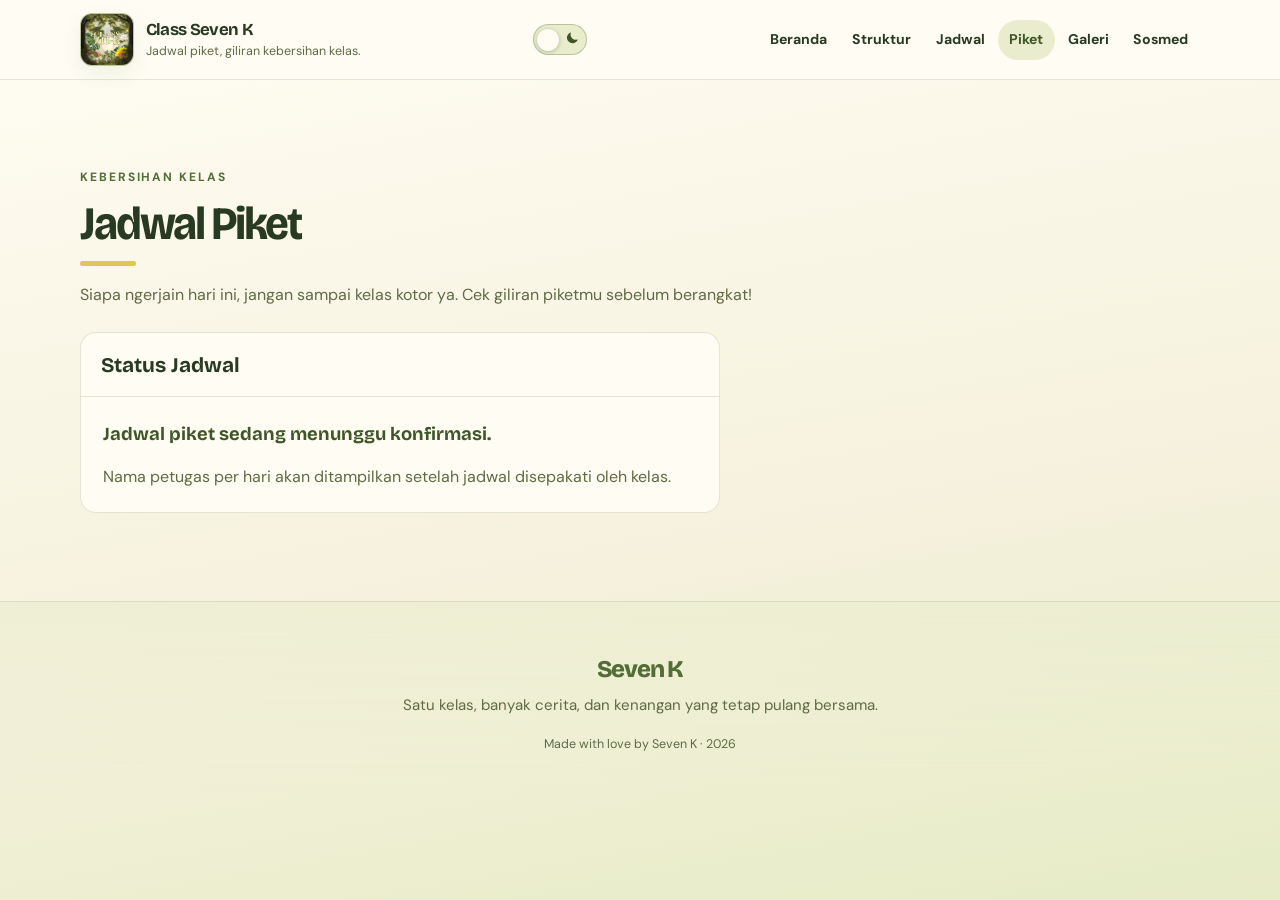
==== Piket.html @ f3441f08 "Perbaiki navbar mobile agar rapi dan responsif" ====
<!DOCTYPE html>
<html lang="id">
<head>
  <meta charset="UTF-8" />
  <meta name="viewport" content="width=device-width, initial-scale=1.0" />
  <meta name="description" content="Jadwal piket kelas 7K SMP Negeri 3 Luwuk untuk menjaga kebersihan dan kenyamanan ruang belajar." />
  <meta name="robots" content="index, follow" />
  <link rel="canonical" href="Piket.html" />
  <meta property="og:title" content="Jadwal Piket Kelas 7K | Class Seven K" />
  <meta property="og:description" content="Cek jadwal piket kelas 7K SMP Negeri 3 Luwuk dan jalankan tugas kebersihan kelas bersama-sama." />
  <meta property="og:image" content="images/class-seven-k-preview.jpg" />
  <meta property="og:image:alt" content="Poster Seven K — kelas 7K SMP Negeri 3 Luwuk" />
  <meta name="twitter:card" content="summary_large_image" />
  <meta property="og:type" content="website" />
  <title>Jadwal Piket Kelas 7K | Class Seven K</title>
  <link rel="icon" href="images/logo-kelas-favicon.jpg" type="image/jpeg" />
  <link rel="preconnect" href="https://fonts.googleapis.com">
  <link rel="preconnect" href="https://fonts.gstatic.com" crossorigin>
  <link href="https://fonts.googleapis.com/css2?family=Bricolage+Grotesque:opsz,wdth,wght@12..96,75..100,500..800&family=DM+Sans:opsz,wght@9..40,400;9..40,500;9..40,600;9..40,700&display=swap" rel="stylesheet">

  <link rel="stylesheet" href="styles.css?v=20260925-mobile-header" />



</head>
<body>
  <a class="skip-link" href="#main-content">Lewati ke konten utama</a>
  <header class="site-header">
    <div class="container header-inner">
      <a href="index.html" class="brand" aria-label="Kembali ke beranda">
        <img class="brand-logo" src="images/logokelas.jpeg" alt="Logo Kelas 7K" width="1080" height="1080" />
        <div class="brand-copy">
          <p class="brand-title">Class Seven K</p>
          <p>Jadwal piket, giliran kebersihan kelas.</p>
        </div>
      </a>
      <button class="theme-toggle" id="themeToggle" type="button" role="switch" aria-label="Ganti mode terang/gelap" aria-checked="false">
        <span class="theme-toggle-track">
          <span class="theme-toggle-icon" aria-hidden="true"><svg viewBox="0 0 256 256" width="15" height="15" fill="currentColor" aria-hidden="true"><path d="M233.54,142.23a8,8,0,0,0-8-2,88.08,88.08,0,0,1-109.8-109.8,8,8,0,0,0-10-10,96.15,96.15,0,1,0,127.8,127.8A8,8,0,0,0,233.54,142.23Z"/></svg></span>
          <span class="theme-toggle-thumb" aria-hidden="true"></span>
        </span>
      </button>
      <button class="menu-toggle" id="menuToggle" type="button" aria-label="Buka menu" aria-expanded="false" aria-controls="siteNav"><svg viewBox="0 0 256 256" width="22" height="22" fill="currentColor" aria-hidden="true"><path d="M224,128a8,8,0,0,1-8,8H40a8,8,0,0,1,0-16H216A8,8,0,0,1,224,128ZM40,72H216a8,8,0,0,0,0-16H40a8,8,0,0,0,0,16ZM216,184H40a8,8,0,0,0,0,16H216a8,8,0,0,0,0-16Z"/></svg></button>
      <div class="nav-pill">
        <nav class="site-nav" id="siteNav" aria-label="Navigasi utama">
          <a href="index.html">Beranda</a>
          <a href="structure.html">Struktur</a>
          <a href="schedule.html">Jadwal</a>
          <a href="Piket.html">Piket</a>
          <a href="index.html#gallery">Galeri</a>
          <a href="sosmed.html">Sosmed</a>
        </nav>
      </div>
    </div>
</header>

  <main id="main-content">
    <section class="section">
      <div class="container">
        <p class="eyebrow">Kebersihan kelas</p>
        <h1 class="page-title">Jadwal Piket</h1>
        <p class="section-intro">Siapa ngerjain hari ini, jangan sampai kelas kotor ya. Cek giliran piketmu sebelum berangkat!</p>

        <div class="schedule-card schedule-status">
          <div class="schedule-day"><span>Status Jadwal</span></div>
          <div class="schedule-status-content">
            <p class="schedule-status-title">Jadwal piket sedang menunggu konfirmasi.</p>
            <p class="section-intro">Nama petugas per hari akan ditampilkan setelah jadwal disepakati oleh kelas.</p>
          </div>
        </div>
      </div>
    </section>
  </main>

  <footer class="site-footer">
    <div class="container footer-inner">
      <p class="footer-class">Seven K</p>
      <p class="footer-message">Satu kelas, banyak cerita, dan kenangan yang tetap pulang bersama.</p>
      <p class="footer-copy">Made with love by Seven K · <span data-current-year></span></p>
    </div>
  </footer>

  <script src="script.js" defer></script>
</body>
</html>
---- styles.css ----
/* ==========================================================================
   Class Seven K - Stylesheet
   Palet: kebun hijau, kertas hangat, bunga matahari.
   Satu sistem palet, satu sistem radius, satu skala tipografi.
   ========================================================================== */

/* ---------- 1. Token ---------- */
:root {
  --paper: #f5f1dd;
  --paper-deep: #e6ecc6;
  --surface: #fffdf3;
  --surface-soft: #e9edcd;
  --ink: #293a22;
  --ink-muted: #5f6b45;
  --line: rgba(82, 109, 54, 0.16);
  --line-strong: rgba(82, 109, 54, 0.32);

  --primary: #526d36;
  --primary-deep: #3f5628;
  --accent: #aebc68;
  --sunflower: #e0c652;
  --sunflower-soft: #efe4a6;
  --on-primary: #fffdf3;

  --r-pill: 999px;
  --r-card: 16px;
  --r-small: 10px;

  --section-pad: clamp(3.25rem, 7vw, 5.5rem);
  --gap: 1.25rem;

  --shadow-sm: 0 8px 20px rgba(64, 88, 39, 0.08);
  --shadow-md: 0 16px 34px rgba(64, 88, 39, 0.12);

  --font-display: 'Bricolage Grotesque', 'DM Sans', sans-serif;
  --font-body: 'DM Sans', system-ui, -apple-system, Arial, sans-serif;
}

body.dark {
  --paper: #172318;
  --paper-deep: #1d2c1d;
  --surface: #203220;
  --surface-soft: #2c4128;
  --ink: #edf0d2;
  --ink-muted: #b6c29c;
  --line: rgba(210, 220, 116, 0.16);
  --line-strong: rgba(210, 220, 116, 0.3);
  --primary: #d1d874;
  --primary-deep: #e4ea9e;
  --accent: #8ca65d;
  --sunflower: #d8c85a;
  --sunflower-soft: #46451d;
  --on-primary: #172318;
  --shadow-sm: 0 8px 20px rgba(0, 0, 0, 0.3);
  --shadow-md: 0 16px 34px rgba(0, 0, 0, 0.36);
}

/* ---------- 2. Reset & dasar ---------- */
*,
*::before,
*::after {
  box-sizing: border-box;
}

html {
  scroll-behavior: smooth;
  -webkit-text-size-adjust: 100%;
}

body {
  margin: 0;
  min-height: 100vh;
  font-family: var(--font-body);
  font-size: 1rem;
  line-height: 1.6;
  color: var(--ink);
  background: linear-gradient(170deg, #fffdf3 0%, var(--paper) 60%, var(--paper-deep) 100%);
  background-attachment: fixed;
}

body.dark {
  background: linear-gradient(170deg, #172318 0%, #1b2a1b 60%, #22331f 100%);
}

img {
  max-width: 100%;
  display: block;
  height: auto;
}

a {
  color: var(--primary);
}

code {
  padding: 0.15rem 0.4rem;
  border-radius: var(--r-small);
  background: var(--surface-soft);
  font-size: 0.92em;
}

:focus-visible {
  outline: 2px solid var(--primary);
  outline-offset: 3px;
}

.sr-only {
  position: absolute;
  width: 1px;
  height: 1px;
  padding: 0;
  margin: -1px;
  overflow: hidden;
  clip: rect(0, 0, 0, 0);
  white-space: nowrap;
  border: 0;
}

.skip-link {
  position: fixed;
  top: 0.75rem;
  left: 0.75rem;
  z-index: 100;
  padding: 0.75rem 1rem;
  border-radius: var(--r-small);
  background: var(--primary);
  color: var(--on-primary);
  font-weight: 700;
  text-decoration: none;
  transform: translateY(-150%);
  transition: transform 160ms ease;
}

.skip-link:focus {
  transform: translateY(0);
}

.container {
  width: min(1120px, calc(100% - 2rem));
  margin: 0 auto;
}

/* ---------- 3. Tipografi ---------- */
h1,
h2,
h3,
h4,
h5 {
  margin: 0;
  font-family: var(--font-display);
  font-variation-settings: 'wdth' 92;
  letter-spacing: -0.03em;
  line-height: 1.12;
  color: var(--ink);
}

h2 {
  font-size: clamp(1.9rem, 3.6vw, 3rem);
  letter-spacing: -0.045em;
}

h3 {
  font-size: clamp(1.5rem, 2.4vw, 2.1rem);
}

h4 {
  font-size: 1.15rem;
}

.eyebrow {
  margin: 0 0 0.75rem;
  color: var(--primary);
  font-size: 0.75rem;
  font-weight: 700;
  letter-spacing: 0.16em;
  text-transform: uppercase;
}

.page-title {
  position: relative;
  display: block;
  margin-bottom: 1rem;
  font-size: clamp(1.9rem, 4vw, 2.9rem);
  letter-spacing: -0.045em;
}

/* Signature brand: garis stabilo bunga matahari di bawah judul.
   Satu bentuk, dipakai konsisten di seluruh halaman. */
.section h3::after,
.page-title::after {
  content: '';
  display: block;
  width: 3.5rem;
  height: 0.32rem;
  margin-top: 0.75rem;
  border-radius: var(--r-pill);
  background: var(--sunflower);
}

.page-title::after {
  margin-top: 0.6rem;
}

.section-intro {
  max-width: 62ch;
  margin: 0.9rem 0 0;
  color: var(--ink-muted);
  font-size: 1rem;
}

.section-intro + .section-intro {
  margin-top: 0.9rem;
}

.muted {
  color: var(--ink-muted);
}

/* ---------- 4. Tombol ---------- */
.button {
  display: inline-flex;
  align-items: center;
  justify-content: center;
  gap: 0.5rem;
  padding: 0.85rem 1.5rem;
  border: 1px solid transparent;
  border-radius: var(--r-pill);
  background: var(--primary);
  color: var(--on-primary);
  font-family: var(--font-body);
  font-size: 0.95rem;
  font-weight: 700;
  text-decoration: none;
  white-space: nowrap;
  cursor: pointer;
  box-shadow: none;
  transition: transform 180ms ease, box-shadow 180ms ease, background 180ms ease;
}

.button:hover,
.button:focus-visible {
  transform: translateY(-2px);
  background: var(--primary-deep);
  box-shadow: var(--shadow-md);
}

.button:active {
  transform: translateY(0) scale(0.98);
}

.button.secondary {
  background: var(--surface-soft);
  color: var(--primary-deep);
  border-color: var(--line-strong);
  box-shadow: none;
}

.button.secondary:hover,
.button.secondary:focus-visible {
  background: var(--accent);
  color: var(--ink);
}

.download-btn {
  display: inline-flex;
  align-items: center;
  justify-content: center;
  gap: 0.45rem;
  padding: 0.6rem 1.1rem;
  border-radius: var(--r-pill);
  background: var(--surface-soft);
  color: var(--primary-deep);
  font-size: 0.88rem;
  font-weight: 700;
  text-decoration: none;
  transition: background 180ms ease, transform 180ms ease;
}

.download-btn:hover,
.download-btn:focus-visible {
  background: var(--accent);
  color: var(--ink);
  transform: translateY(-1px);
}

/* ---------- 5. Header & navigasi ---------- */
.site-header {
  position: sticky;
  top: 0;
  z-index: 40;
  background: color-mix(in srgb, var(--surface) 92%, transparent);
  backdrop-filter: blur(12px);
  -webkit-backdrop-filter: blur(12px);
  border-bottom: 1px solid var(--line);
  transition: box-shadow 200ms ease, background 200ms ease;
}

body.has-scrolled .site-header {
  box-shadow: var(--shadow-sm);
}

.header-inner {
  position: relative;
  display: flex;
  align-items: center;
  justify-content: space-between;
  gap: 1rem;
  padding: 0.8rem 0;
  min-height: 64px;
}

.brand {
  display: flex;
  align-items: center;
  gap: 0.75rem;
  color: inherit;
  text-decoration: none;
  border-radius: var(--r-small);
}

.brand-logo {
  flex: 0 0 auto;
  width: 3.35rem;
  height: 3.35rem;
  border: 1px solid var(--line-strong);
  border-radius: 12px;
  object-fit: cover;
  object-position: center;
  background: var(--surface-soft);
  box-shadow: var(--shadow-sm);
  transition: transform 180ms ease, box-shadow 180ms ease;
}

.brand-copy {
  min-width: 0;
}

.brand-title {
  margin: 0;
  font-family: var(--font-display);
  font-size: 1.05rem;
  font-weight: 700;
  letter-spacing: -0.04em;
  line-height: 1.2;
}

.brand-copy > p:not(.brand-title) {
  margin: 0.15rem 0 0;
  color: var(--ink-muted);
  font-size: 0.78rem;
  line-height: 1.3;
}

a.brand:hover,
a.brand:focus-visible {
  opacity: 0.85;
}

a.brand:hover .brand-logo,
a.brand:focus-visible .brand-logo {
  transform: scale(1.04) rotate(-2deg);
  box-shadow: var(--shadow-md);
}

.nav-pill {
  position: relative;
  z-index: 5;
  display: inline-flex;
  align-items: center;
}

.site-nav {
  display: flex;
  align-items: center;
  gap: 0.1rem;
}

.nav-pill .site-nav a {
  position: relative;
  padding: 0.55rem 0.72rem;
  border-radius: var(--r-pill);
  color: var(--ink);
  font-size: 0.88rem;
  font-weight: 700;
  text-decoration: none;
  transition: background 180ms ease, color 180ms ease;
}

.nav-pill .site-nav a:hover,
.nav-pill .site-nav a:focus-visible,
.nav-pill .site-nav a[aria-current='page'] {
  background: var(--surface-soft);
  color: var(--primary-deep);
}

.menu-toggle {
  display: none;
  flex: 0 0 auto;
  align-items: center;
  justify-content: center;
  width: 2.75rem;
  height: 2.75rem;
  padding: 0;
  border: 1px solid var(--line);
  border-radius: 50%;
  background: var(--surface);
  color: var(--ink);
  cursor: pointer;
  transition: background 180ms ease, color 180ms ease, transform 180ms ease;
}

.menu-toggle:hover,
.menu-toggle:focus-visible {
  background: var(--surface-soft);
  color: var(--primary-deep);
  transform: translateY(-1px);
}

.menu-toggle svg {
  display: block;
  width: 1.35rem;
  height: 1.35rem;
}

/* Saklar dark mode */
.theme-toggle {
  display: inline-flex;
  align-items: center;
  justify-content: center;
  flex: 0 0 auto;
  padding: 0;
  border: none;
  background: transparent;
  cursor: pointer;
  border-radius: var(--r-pill);
}

.theme-toggle-track {
  position: relative;
  display: inline-flex;
  align-items: center;
  width: 3.4rem;
  height: 1.9rem;
  padding: 0.2rem;
  border-radius: var(--r-pill);
  background: var(--surface-soft);
  border: 1px solid var(--line-strong);
  transition: background 200ms ease;
}

.theme-toggle-thumb {
  position: absolute;
  left: 0.2rem;
  top: 0.2rem;
  width: 1.42rem;
  height: 1.42rem;
  border-radius: 50%;
  background: var(--surface);
  box-shadow: 0 1px 4px rgba(41, 58, 34, 0.3);
  transition: transform 220ms cubic-bezier(0.2, 0.9, 0.3, 1);
}

.theme-toggle-icon {
  position: absolute;
  right: 0.45rem;
  top: 50%;
  transform: translateY(-50%);
  color: var(--primary-deep);
  font-size: 0.9rem;
  line-height: 1;
  pointer-events: none;
  transition: right 220ms cubic-bezier(0.2, 0.9, 0.3, 1), left 220ms cubic-bezier(0.2, 0.9, 0.3, 1);
}

body.dark .theme-toggle-thumb {
  transform: translateX(1.5rem);
}

body.dark .theme-toggle-icon {
  right: auto;
  left: 0.45rem;
}

/* ---------- 6. Hero ---------- */
.hero {
  position: relative;
  padding: clamp(2.5rem, 6vw, 4.5rem) 0 clamp(2.5rem, 6vw, 4rem);
}

.hero-bg {
  position: absolute;
  inset: 0;
  pointer-events: none;
  background:
    radial-gradient(circle at 12% 22%, rgba(174, 188, 104, 0.4), transparent 30%),
    radial-gradient(circle at 88% 78%, rgba(224, 198, 82, 0.28), transparent 26%);
}

.hero-content {
  position: relative;
  z-index: 1;
  display: grid;
  grid-template-columns: minmax(0, 1.05fr) minmax(0, 0.95fr);
  gap: clamp(1.5rem, 4vw, 3rem);
  align-items: center;
}

.hero-copy {
  max-width: 34rem;
}

.hero-copy h2 {
  font-size: clamp(2rem, 4vw, 3.1rem);
  letter-spacing: -0.045em;
}

.hero-lede {
  margin: 1.1rem 0 0;
  color: var(--ink-muted);
  font-size: 1.05rem;
  max-width: 42ch;
}

.hero-buttons {
  display: flex;
  flex-wrap: wrap;
  gap: 0.75rem;
  margin-top: 1.6rem;
}

.hero-figure {
  position: relative;
  margin: 0;
  border-radius: var(--r-card);
  overflow: hidden;
  border: 1px solid var(--line-strong);
  box-shadow: var(--shadow-md);
  background: var(--surface-soft);
}

.hero-figure img {
  width: 100%;
  aspect-ratio: 4 / 5;
  object-fit: cover;
}

/* Strip fakta langsung di bawah hero */
.fact-strip {
  display: grid;
  grid-template-columns: minmax(0, 1fr) minmax(0, 1.4fr);
  gap: var(--gap);
  margin-top: 0.5rem;
}

.stat-card {
  display: grid;
  gap: 0.25rem;
  align-content: center;
  padding: 1.35rem 1.5rem;
  border: 1px solid var(--line);
  border-radius: var(--r-card);
  background: var(--surface);
}

.stat-number {
  font-family: var(--font-display);
  font-size: 2.6rem;
  font-weight: 800;
  line-height: 1;
  color: var(--primary);
}

.stat-label {
  color: var(--ink-muted);
  font-size: 0.95rem;
}

.quick-info-card {
  padding: 1.35rem 1.5rem;
  border: 1px solid var(--line);
  border-radius: var(--r-card);
  background: var(--surface);
}

.quick-info-card h3,
.quick-info-card h4 {
  margin-bottom: 0.6rem;
}

.quick-info-card p {
  margin: 0 0 0.75rem;
  color: var(--ink-muted);
}

.quick-info-card ul {
  margin: 0;
  padding-left: 1.1rem;
  color: var(--ink-muted);
}

.quick-info-card li {
  margin-bottom: 0.45rem;
}

.quick-info-card details {
  width: 100%;
}

.quick-info-card summary {
  display: flex;
  align-items: center;
  justify-content: space-between;
  gap: 0.75rem;
  padding: 0.15rem 0;
  list-style: none;
  font-weight: 700;
  cursor: pointer;
}

.quick-info-card summary::-webkit-details-marker {
  display: none;
}

.quick-info-card summary::after {
  content: '+';
  color: var(--primary);
  font-size: 1.2rem;
  line-height: 1;
}

.quick-info-card details[open] summary::after {
  content: '\2212';
}

.info-content {
  padding-top: 0.85rem;
}

/* ---------- 7. Section dasar ---------- */
.section {
  padding: var(--section-pad) 0;
}

.section-blue {
  background: var(--surface-soft);
}

.section-wave {
  background: color-mix(in srgb, var(--surface) 70%, transparent);
  border-block: 1px solid var(--line);
}

.section-location {
  background: linear-gradient(180deg, color-mix(in srgb, var(--surface) 60%, transparent), var(--paper-deep));
}

.grid-2 {
  display: grid;
  grid-template-columns: repeat(2, minmax(0, 1fr));
  gap: var(--gap);
  margin-top: 1.5rem;
}

/* ---------- 8. Highlight / wali kelas ---------- */
.highlight-card {
  display: flex;
  flex-direction: column;
  align-items: flex-start;
  gap: 0.55rem;
  padding: 1.6rem;
  margin: 1.5rem 0;
  border: 1px solid var(--line-strong);
  border-radius: var(--r-card);
  background: linear-gradient(135deg, var(--surface-soft), var(--sunflower-soft));
}

.highlight-card span {
  padding: 0.35rem 0.8rem;
  border-radius: var(--r-pill);
  background: var(--primary);
  color: var(--on-primary);
  font-size: 0.75rem;
  font-weight: 800;
  letter-spacing: 0.08em;
  text-transform: uppercase;
}

.highlight-card h4 {
  font-size: clamp(1.35rem, 2.2vw, 1.8rem);
}

.highlight-card p {
  margin: 0;
  max-width: 44rem;
  color: var(--ink-muted);
}

/* ---------- 9. Galeri ---------- */
.gallery-header {
  display: flex;
  align-items: flex-start;
  justify-content: space-between;
  gap: 1rem;
}

.gallery-toggle {
  flex: 0 0 auto;
  padding: 0.7rem 1.2rem;
  border: 1px solid var(--line-strong);
  border-radius: var(--r-pill);
  background: var(--surface);
  color: var(--primary-deep);
  font-family: var(--font-body);
  font-size: 0.9rem;
  font-weight: 700;
  cursor: pointer;
  transition: background 180ms ease;
}

.gallery-toggle:hover,
.gallery-toggle:focus-visible {
  background: var(--surface-soft);
}

.gallery-filters {
  display: flex;
  flex-wrap: wrap;
  gap: 0.55rem;
  margin-top: 1.4rem;
}

.gallery-filter-btn {
  padding: 0.55rem 1.05rem;
  border: 1px solid var(--line-strong);
  border-radius: var(--r-pill);
  background: var(--surface);
  color: var(--ink-muted);
  font-family: var(--font-body);
  font-size: 0.85rem;
  font-weight: 700;
  cursor: pointer;
  transition: background 180ms ease, color 180ms ease, border-color 180ms ease;
}

.gallery-filter-btn:hover,
.gallery-filter-btn:focus-visible {
  border-color: var(--primary);
  color: var(--primary-deep);
  background: var(--surface-soft);
}

.gallery-filter-btn.active {
  background: var(--primary);
  border-color: var(--primary);
  color: var(--on-primary);
}

.gallery-grid {
  display: grid;
  grid-template-columns: repeat(3, minmax(0, 1fr));
  gap: 1rem;
  margin-top: 1.5rem;
}

.gallery-grid.collapsed {
  display: none;
}

.gallery-card {
  display: grid;
  gap: 0.75rem;
  padding: 0.75rem;
  border: 1px solid var(--line);
  border-radius: var(--r-card);
  background: var(--surface);
  text-align: center;
  transition: transform 200ms ease, box-shadow 200ms ease, border-color 200ms ease;
}

.gallery-card:hover {
  transform: translateY(-3px);
  border-color: var(--line-strong);
  box-shadow: var(--shadow-md);
}

.gallery-card img,
.gallery-thumb {
  width: 100%;
  height: 230px;
  object-fit: cover;
  border-radius: var(--r-small);
  transition: transform 220ms ease;
}

.gallery-open {
  display: block;
  width: 100%;
  padding: 0;
  border: 0;
  border-radius: var(--r-small);
  background: transparent;
  cursor: zoom-in;
}

.gallery-open:hover img,
.gallery-open:focus-visible img,
.gallery-thumb:hover {
  transform: scale(1.03);
}

.gallery-open:focus-visible {
  outline: 3px solid var(--primary);
  outline-offset: 3px;
}

.gallery-actions {
  display: flex;
  justify-content: center;
}

.gallery-more {
  display: flex;
  width: fit-content;
  margin: 1.5rem auto 0;
}

.gallery-more[hidden] {
  display: none;
}

/* Lightbox */
.lightbox {
  position: fixed;
  inset: 0;
  z-index: 70;
  display: grid;
  place-items: center;
  padding: 1.5rem;
  background: rgba(23, 35, 24, 0.86);
  opacity: 0;
  pointer-events: none;
  transition: opacity 220ms ease;
}

.lightbox.open {
  opacity: 1;
  pointer-events: auto;
}

body.lightbox-open {
  overflow: hidden;
}

.lightbox:focus-visible {
  outline: none;
}

.lightbox-inner {
  position: relative;
  max-width: min(92vw, 900px);
}

.lightbox-header {
  display: flex;
  justify-content: flex-end;
  align-items: center;
  gap: 0.6rem;
  margin-bottom: 0.6rem;
}

.lightbox img {
  display: block;
  width: auto;
  max-width: min(92vw, 900px);
  max-height: 82vh;
  margin: 0 auto;
  border-radius: var(--r-card);
}

.lightbox-close {
  display: inline-flex;
  align-items: center;
  justify-content: center;
  width: 2.4rem;
  height: 2.4rem;
  padding: 0;
  border: none;
  border-radius: var(--r-pill);
  background: rgba(255, 253, 243, 0.95);
  color: #293a22;
  font-size: 1rem;
  cursor: pointer;
}

/* ---------- 10. Lokasi & website sekolah ---------- */
.location-card {
  display: grid;
  grid-template-columns: minmax(0, 1fr) minmax(0, 380px);
  gap: 1.25rem;
  padding: 1rem;
  border: 1px solid var(--line);
  border-radius: var(--r-card);
  background: var(--surface);
}

.map-frame {
  min-height: 260px;
  border-radius: var(--r-small);
  overflow: hidden;
}

.map-frame iframe {
  display: block;
  width: 100%;
  height: 100%;
  min-height: 260px;
  border: 0;
}

.location-info {
  display: flex;
  flex-direction: column;
  gap: 0.55rem;
  padding: 1.1rem 1.2rem;
}

.location-info h3 {
  font-size: 1.3rem;
  color: var(--primary-deep);
}

.location-info h3::after {
  display: none;
}

.location-info p {
  margin: 0;
  color: var(--ink-muted);
  font-size: 0.95rem;
}

.location-info .source-info a {
  color: var(--primary-deep);
  font-weight: 700;
  text-decoration: none;
}

.location-info .source-info a:hover,
.location-info .source-info a:focus-visible {
  text-decoration: underline;
}

.location-actions {
  margin-top: auto;
  padding-top: 0.5rem;
}

.school-website-card {
  display: flex;
  align-items: center;
  gap: 1.1rem;
  margin-top: 1.25rem;
  padding: 1.25rem 1.4rem;
  border: 1px solid var(--line);
  border-radius: var(--r-card);
  background: var(--surface);
}

.school-website-text {
  flex: 1 1 auto;
  min-width: 0;
}

.school-website-kicker {
  display: block;
  margin-bottom: 0.2rem;
  color: var(--primary);
  font-size: 0.72rem;
  font-weight: 800;
  letter-spacing: 0.1em;
  text-transform: uppercase;
}

.school-website-text h4 {
  font-size: 1.25rem;
}

.school-website-text p {
  margin: 0.25rem 0 0;
  color: var(--ink-muted);
  font-size: 0.92rem;
}

/* ---------- 11. Kontak / info sekolah ---------- */
.school-grid {
  display: grid;
  grid-template-columns: repeat(2, minmax(0, 1fr));
  gap: var(--gap);
  margin-top: 1.5rem;
}

.school-info-card {
  display: flex;
  flex-direction: column;
  gap: 0.7rem;
  padding: 1.5rem;
  border: 1px solid var(--line);
  border-radius: var(--r-card);
  background: var(--surface);
}

.school-info-card h4 {
  color: var(--primary-deep);
}

.contact-list p {
  margin: 0.3rem 0;
  color: var(--ink-muted);
  font-size: 0.95rem;
}

.contact-list a {
  color: var(--primary-deep);
  font-weight: 700;
  text-decoration: none;
}

.contact-list a:hover,
.contact-list a:focus-visible {
  text-decoration: underline;
}

/* ---------- 12. Struktur kelas ---------- */
.structure-grid {
  display: grid;
  grid-template-columns: repeat(auto-fill, minmax(15rem, 1fr));
  gap: 1rem;
  margin-top: 1.5rem;
}

.structure-card {
  position: relative;
  padding: 1.35rem 1.4rem;
  border: 1px solid var(--line);
  border-left: 4px solid var(--role-color, var(--accent));
  border-radius: var(--r-card);
  background: var(--surface);
  transition: transform 200ms ease, box-shadow 200ms ease;
}

.structure-card:hover {
  transform: translateY(-3px);
  box-shadow: var(--shadow-md);
}

.structure-card h4 {
  margin-bottom: 0.7rem;
  color: var(--primary-deep);
  font-size: 1.08rem;
}

.structure-card p {
  margin: 0.35rem 0;
  color: var(--ink-muted);
  font-size: 0.92rem;
  line-height: 1.45;
}

.structure-card p strong {
  color: var(--ink);
  font-weight: 700;
}

.structure-card:nth-child(4n + 1) { --role-color: #778e46; }
.structure-card:nth-child(4n + 2) { --role-color: #b3a94d; }
.structure-card:nth-child(4n + 3) { --role-color: #658c58; }
.structure-card:nth-child(4n) { --role-color: #9b9d51; }

/* ---------- 13. Jadwal & piket ---------- */
.schedule-grid {
  display: grid;
  grid-template-columns: repeat(2, minmax(0, 1fr));
  gap: 1rem;
  max-width: 900px;
  margin-top: 1.5rem;
}

.piket-grid {
  grid-template-columns: repeat(2, minmax(0, 1fr));
}

.schedule-card {
  overflow: hidden;
  border: 1px solid var(--line);
  border-radius: var(--r-card);
  background: var(--surface);
  transition: transform 200ms ease, box-shadow 200ms ease, border-color 200ms ease;
}

.schedule-card:hover {
  transform: translateY(-3px);
  border-color: var(--line-strong);
  box-shadow: var(--shadow-md);
}

.schedule-day {
  display: flex;
  align-items: baseline;
  justify-content: space-between;
  gap: 0.75rem;
  padding: 1.05rem 1.25rem 0.85rem;
  border-bottom: 1px solid var(--line);
}

.schedule-day span {
  font-family: var(--font-display);
  font-size: 1.3rem;
  font-weight: 700;
  color: var(--ink);
}

.schedule-day small {
  color: var(--ink-muted);
  font-size: 0.74rem;
}

.subject-list,
.picket-list {
  margin: 0;
  padding: 0.7rem 1.25rem 1.1rem;
  list-style: none;
  counter-reset: item;
}

.subject-list li,
.picket-list li {
  display: flex;
  align-items: center;
  gap: 0.7rem;
  padding: 0.5rem 0;
  color: var(--ink);
  font-weight: 500;
  transition: color 160ms ease;
}

.subject-list li::before,
.picket-list li::before {
  counter-increment: item;
  content: counter(item, decimal-leading-zero);
  color: var(--primary);
  font-size: 0.72rem;
  font-weight: 700;
  letter-spacing: 0.03em;
}

.schedule-card:hover .subject-list li,
.schedule-card:hover .picket-list li {
  color: var(--primary-deep);
}

.schedule-note {
  max-width: 900px;
  margin: 1rem 0 0;
  color: var(--ink-muted);
  font-size: 0.88rem;
}

.schedule-status {
  max-width: 640px;
  margin-top: 1.5rem;
}

.schedule-status-content {
  padding: 1.4rem;
}

.schedule-status-title {
  margin: 0;
  color: var(--primary-deep);
  font-family: var(--font-display);
  font-size: 1.15rem;
  font-weight: 700;
}

/* ---------- 14. Halaman sosial ---------- */
.social-page {
  min-height: 60vh;
}

.official-social-card {
  display: flex;
  align-items: center;
  justify-content: space-between;
  gap: 1.5rem;
  margin-top: 1.5rem;
  padding: 1.5rem 1.6rem;
  border: 1px solid var(--line);
  border-radius: var(--r-card);
  background: var(--surface);
  transition: transform 200ms ease, box-shadow 200ms ease;
}

.official-social-card:hover {
  transform: translateY(-3px);
  box-shadow: var(--shadow-md);
}

.official-social-card h4 {
  margin: 0.2rem 0;
  color: var(--primary-deep);
  font-size: 1.3rem;
}

.official-social-card p {
  margin: 0;
  color: var(--ink-muted);
  font-size: 0.92rem;
}

.social-kicker {
  margin: 0;
  color: var(--primary);
  font-size: 0.72rem;
  font-weight: 800;
  letter-spacing: 0.1em;
  text-transform: uppercase;
}

/* ---------- 14b. Buku tamu / komentar ---------- */
.comment-form {
  display: grid;
  gap: 1rem;
  margin-top: 1.5rem;
  padding: 1.5rem;
  border: 1px solid var(--line);
  border-radius: var(--r-card);
  background: var(--surface);
}

.comment-field {
  display: grid;
  gap: 0.4rem;
}

.comment-field label {
  font-size: 0.85rem;
  font-weight: 700;
  color: var(--primary-deep);
}

.comment-field input,
.comment-field textarea {
  width: 100%;
  padding: 0.7rem 0.9rem;
  border: 1px solid var(--line-strong);
  border-radius: var(--r-small);
  background: var(--paper);
  color: var(--ink);
  font-family: var(--font-body);
  font-size: 0.95rem;
}

.comment-field textarea {
  resize: vertical;
}

.comment-field input:focus,
.comment-field textarea:focus {
  outline: 2px solid var(--primary);
  outline-offset: 1px;
  border-color: var(--primary);
}

.comment-field input:disabled,
.comment-field textarea:disabled {
  opacity: 0.6;
  cursor: not-allowed;
}

.comment-form-footer {
  display: flex;
  align-items: center;
  justify-content: space-between;
  gap: 1rem;
  flex-wrap: wrap;
}

.comment-status {
  font-size: 0.85rem;
  color: var(--ink-muted);
}

.comment-status[data-tone='success'] {
  color: var(--primary-deep);
  font-weight: 700;
}

.comment-status[data-tone='error'] {
  color: #9b3b2f;
  font-weight: 700;
}

body.dark .comment-status[data-tone='error'] {
  color: #f0a898;
}

.comment-list {
  display: grid;
  gap: 1rem;
  margin-top: 1.5rem;
}

.comment-item {
  padding: 1.1rem 1.3rem;
  border: 1px solid var(--line);
  border-left: 4px solid var(--sunflower);
  border-radius: var(--r-card);
  background: var(--surface);
}

.comment-head {
  display: flex;
  align-items: baseline;
  justify-content: space-between;
  gap: 0.75rem;
  margin-bottom: 0.4rem;
}

.comment-author {
  font-family: var(--font-display);
  font-weight: 700;
  color: var(--primary-deep);
}

.comment-time {
  color: var(--ink-muted);
  font-size: 0.76rem;
}

.comment-body {
  margin: 0;
  color: var(--ink);
  line-height: 1.55;
  word-break: break-word;
}

/* ---------- 15. Footer ---------- */
.site-footer {
  padding: 3rem 0 2.5rem;
  text-align: center;
  border-top: 1px solid var(--line);
  background: linear-gradient(180deg, color-mix(in srgb, var(--surface-soft) 60%, transparent), transparent);
  color: var(--ink-muted);
}

.footer-class {
  margin: 0;
  color: var(--primary);
  font-family: var(--font-display);
  font-size: 1.5rem;
  font-weight: 800;
  letter-spacing: -0.05em;
}

.footer-message {
  max-width: 34rem;
  margin: 0.35rem auto 1rem;
  font-size: 0.94rem;
  line-height: 1.6;
}

.footer-contact {
  max-width: 40rem;
  margin: 0.5rem auto 1.25rem;
  text-align: center;
}

.footer-contact p {
  margin: 0.2rem 0;
}

.footer-links {
  display: flex;
  flex-wrap: wrap;
  justify-content: center;
  gap: 0.5rem;
}

.footer-links a {
  padding: 0.35rem 0.85rem;
  border: 1px solid var(--line-strong);
  border-radius: var(--r-pill);
  background: var(--surface);
  color: var(--primary-deep);
  font-size: 0.8rem;
  font-weight: 700;
  text-decoration: none;
  transition: background 180ms ease, transform 180ms ease;
}

.footer-links a:hover,
.footer-links a:focus-visible {
  background: var(--surface-soft);
  transform: translateY(-2px);
}

.footer-copy {
  margin: 1.1rem 0 0;
  color: var(--ink-muted);
  font-size: 0.78rem;
}

/* ---------- 16. Utilitas & efek gulir ---------- */
.scroll-progress {
  position: fixed;
  inset: 0 auto auto 0;
  z-index: 50;
  width: 100%;
  height: 3px;
  pointer-events: none;
  background: linear-gradient(90deg, var(--sunflower), var(--primary), var(--accent));
  transform: scaleX(0);
  transform-origin: left;
  animation: progress-grow linear;
  animation-timeline: scroll(root);
}

@keyframes progress-grow {
  from { transform: scaleX(0); }
  to { transform: scaleX(1); }
}

@supports not (animation-timeline: scroll()) {
  .scroll-progress { display: none; }
}

.back-to-top {
  position: fixed;
  right: max(1.1rem, env(safe-area-inset-right));
  bottom: max(1.2rem, env(safe-area-inset-bottom));
  z-index: 45;
  display: grid;
  place-items: center;
  width: 3rem;
  height: 3rem;
  padding: 0;
  border: 1px solid var(--line-strong);
  border-radius: var(--r-pill);
  background: var(--primary);
  color: var(--on-primary);
  font-size: 1.2rem;
  cursor: pointer;
  opacity: 0;
  transform: translateY(0.75rem);
  pointer-events: none;
  transition: opacity 200ms ease, transform 200ms ease, background 180ms ease;
}

.back-to-top.is-visible {
  opacity: 1;
  transform: translateY(0);
  pointer-events: auto;
}

.back-to-top:hover,
.back-to-top:focus-visible {
  background: var(--primary-deep);
  transform: translateY(-2px);
}

/* Reveal saat masuk viewport */
@media (prefers-reduced-motion: no-preference) {
  .js-reveal {
    opacity: 0;
    transform: translateY(20px);
    transition: opacity 620ms cubic-bezier(0.22, 0.72, 0.32, 1) var(--reveal-delay, 0ms),
      transform 620ms cubic-bezier(0.22, 0.72, 0.32, 1) var(--reveal-delay, 0ms);
  }

  .js-reveal.is-visible {
    opacity: 1;
    transform: translateY(0);
  }
}

@media (prefers-reduced-motion: reduce) {
  *,
  *::before,
  *::after {
    animation-duration: 1ms !important;
    animation-iteration-count: 1 !important;
    transition-duration: 1ms !important;
    scroll-behavior: auto !important;
  }
}

/* ---------- 17. Responsif ---------- */
@media (max-width: 900px) {
  .hero-content,
  .fact-strip,
  .location-card,
  .school-grid,
  .grid-2 {
    grid-template-columns: 1fr;
  }

  .hero-figure {
    order: -1;
  }

  .hero-figure img {
    aspect-ratio: 16 / 10;
  }

  .map-frame iframe {
    min-height: 300px;
  }
}

@media (max-width: 900px) {
  html {
    scroll-padding-top: 5rem;
  }

  .container {
    width: min(100% - 1.5rem, 1120px);
  }

  .brand {
    flex: 1 1 auto;
    min-width: 0;
    gap: 0.6rem;
  }

  .brand-logo {
    width: 2.65rem;
    height: 2.65rem;
    border-radius: 10px;
  }

  .brand-copy {
    min-width: 0;
  }

  .brand-title {
    overflow: hidden;
    font-size: 0.9rem;
    line-height: 1.15;
    text-overflow: ellipsis;
    white-space: nowrap;
  }

  .brand-copy > p:not(.brand-title) {
    display: none;
  }

  .theme-toggle,
  .menu-toggle {
    order: 3;
  }

  .menu-toggle {
    display: inline-flex;
    margin-left: -0.35rem;
  }

  .nav-pill {
    order: 4;
    position: absolute;
    top: calc(100% + 0.65rem);
    left: 0;
    right: 0;
  }

  .site-nav {
    display: grid;
    grid-template-columns: repeat(2, minmax(0, 1fr));
    gap: 0.5rem;
    width: 100%;
    max-height: 0;
    padding: 0;
    overflow: hidden;
    visibility: hidden;
    opacity: 0;
    pointer-events: none;
    transform: translateY(-0.4rem);
    border: 1px solid var(--line);
    border-radius: var(--r-card);
    background: var(--surface);
    box-shadow: var(--shadow-md);
    transition: max-height 300ms cubic-bezier(0.22, 0.8, 0.3, 1),
      padding 300ms ease,
      opacity 180ms ease,
      transform 180ms ease,
      visibility 0s linear 300ms;
  }

  .site-nav.open {
    max-height: 24rem;
    padding: 0.65rem;
    visibility: visible;
    opacity: 1;
    pointer-events: auto;
    transform: translateY(0);
    transition-delay: 0s;
  }

  .nav-pill .site-nav a {
    display: flex;
    align-items: center;
    min-height: 46px;
    padding: 0.7rem 0.85rem;
    border: 1px solid var(--line);
    border-radius: var(--r-small);
    background: var(--surface-soft);
    font-size: 0.85rem;
  }

  .section,
  .section-wave,
  .section-location {
    padding: clamp(2.5rem, 9vw, 3.5rem) 0;
  }

  .gallery-header {
    flex-direction: column;
    align-items: stretch;
  }

  .gallery-grid {
    grid-template-columns: repeat(2, minmax(0, 1fr));
  }

  .gallery-card img,
  .gallery-thumb {
    height: 150px;
  }

  .schedule-grid,
  .piket-grid {
    grid-template-columns: 1fr;
  }

  .official-social-card,
  .school-website-card {
    flex-direction: column;
    align-items: flex-start;
  }

  .official-social-card .button,
  .school-website-card .button {
    width: 100%;
  }

  .location-info h3::after {
    display: block;
  }
}

@media (max-width: 420px) {
  .gallery-grid {
    grid-template-columns: 1fr;
  }
}

/* ---------- 18. Optimasi render (ringan) ---------- */
/* Kartu galeri & komentar sering muncul banyak; biarkan browser melewati
   render elemen yang belum terlihat. contain-intrinsic-size menjaga tinggi
   agar tata letak tidak melompat. */
.gallery-card,
.comment-item {
  content-visibility: auto;
  contain-intrinsic-size: 320px;
}

/* ---------- 19. Animasi mikro (transform/opacity saja, tanpa layout shift) ---------- */
@keyframes fade-up {
  from { opacity: 0; transform: translateY(14px); }
  to { opacity: 1; transform: translateY(0); }
}

@keyframes underline-grow {
  from { transform: scaleX(0); }
  to { transform: scaleX(1); }
}

@media (prefers-reduced-motion: no-preference) {
  .hero-copy {
    animation: fade-up 560ms cubic-bezier(0.22, 0.72, 0.32, 1) both;
  }

  .hero-figure {
    animation: fade-up 640ms cubic-bezier(0.22, 0.72, 0.32, 1) 80ms both;
  }

  .fact-strip {
    animation: fade-up 620ms cubic-bezier(0.22, 0.72, 0.32, 1) 160ms both;
  }

  .section h3::after,
  .page-title::after {
    transform-origin: left;
  }

  .section h3.is-visible::after,
  .page-title.is-visible::after {
    animation: underline-grow 520ms cubic-bezier(0.22, 0.72, 0.32, 1) 120ms both;
  }

  .nav-pill .site-nav a::after {
    content: '';
    position: absolute;
    left: 0.72rem;
    right: 0.72rem;
    bottom: 0.28rem;
    height: 2px;
    border-radius: var(--r-pill);
    background: var(--primary);
    transform: scaleX(0);
    transform-origin: left;
    transition: transform 200ms ease;
  }

  .nav-pill .site-nav a:hover::after,
  .nav-pill .site-nav a:focus-visible::after {
    transform: scaleX(1);
  }
}

/* Dark-mode finishing: pastikan teks & permukaan tetap kontras */
body.dark .site-header {
  background: color-mix(in srgb, #172318 92%, transparent);
}

body.dark .highlight-card {
  background: linear-gradient(135deg, #2a4026, #344d2a);
}

body.dark .button.secondary {
  background: var(--surface-soft);
  color: var(--primary-deep);
}

/* ---------- Buku Tamu: admin, captcha, sensor ---------- */
.comment-honeypot {
  position: absolute !important;
  left: -9999px;
  top: -9999px;
  width: 1px;
  height: 1px;
  overflow: hidden;
}

.comment-captcha input {
  max-width: 160px;
}

.comment-admin {
  display: flex;
  align-items: center;
  justify-content: space-between;
  gap: 0.75rem;
  padding: 0.75rem 1rem;
  margin-top: 1rem;
  border: 1px solid var(--line-strong);
  border-radius: var(--r-card);
  background: var(--surface-soft);
}

.comment-admin-label {
  color: var(--primary-deep);
  font-weight: 700;
  font-size: 0.9rem;
}

.admin-entry {
  margin-top: 1.25rem;
}

.admin-link {
  display: inline-block;
  padding: 0.4rem 0.9rem;
  border: 1px solid var(--line-strong);
  border-radius: var(--r-pill);
  background: var(--surface);
  color: var(--primary-deep);
  font-size: 0.85rem;
  font-weight: 700;
  cursor: pointer;
  transition: background 180ms ease;
}

.admin-link:hover,
.admin-link:focus-visible {
  background: var(--surface-soft);
}

.admin-login {
  display: flex;
  flex-wrap: wrap;
  gap: 0.5rem;
  margin-top: 0.75rem;
  padding: 1rem;
  border: 1px solid var(--line);
  border-radius: var(--r-card);
  background: var(--surface);
}

.admin-login input {
  padding: 0.6rem 0.8rem;
  border: 1px solid var(--line-strong);
  border-radius: var(--r-small);
  background: var(--paper);
  color: var(--ink);
  font-family: var(--font-body);
}

.admin-login input[type="email"] {
  flex: 1 1 200px;
}

.admin-login input[type="password"] {
  flex: 1 1 200px;
}

.comment-delete {
  padding: 0.25rem 0.7rem;
  border: none;
  border-radius: var(--r-pill);
  background: rgba(155, 59, 47, 0.12);
  color: #9b3b2f;
  font-size: 0.78rem;
  font-weight: 700;
  cursor: pointer;
  transition: background 180ms ease, color 180ms ease;
}

body.dark .comment-delete {
  background: rgba(240, 168, 152, 0.22);
  color: #f0a898;
}

.comment-delete:hover,
.comment-delete:focus-visible {
  background: rgba(155, 59, 47, 0.28);
}
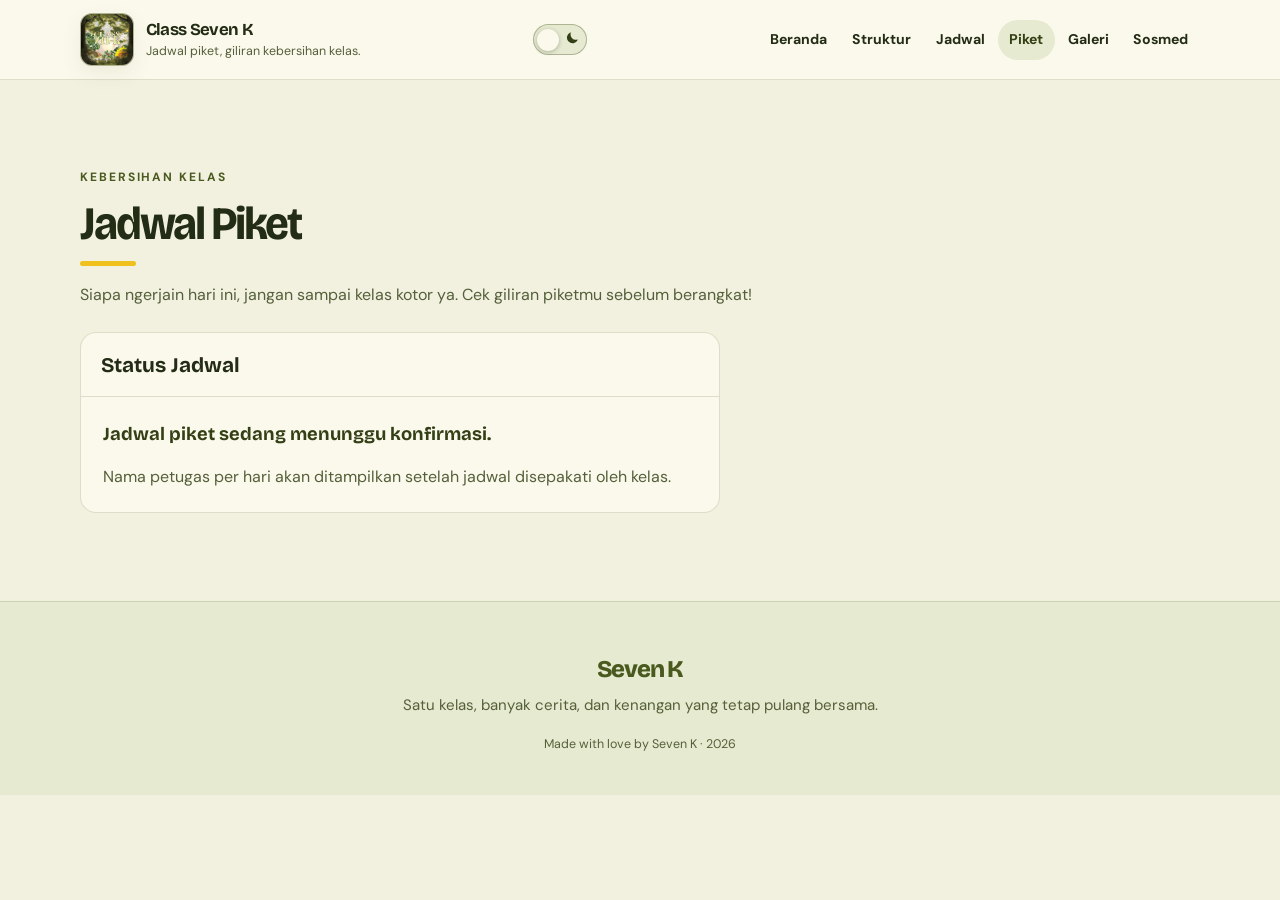
==== commit be89ae34: "Samakan palet warna dengan logo dan hilangkan gradasi" ====
--- a/Piket.html
+++ b/Piket.html
@@ -18,7 +18,7 @@
   <link rel="preconnect" href="https://fonts.gstatic.com" crossorigin>
   <link href="https://fonts.googleapis.com/css2?family=Bricolage+Grotesque:opsz,wdth,wght@12..96,75..100,500..800&family=DM+Sans:opsz,wght@9..40,400;9..40,500;9..40,600;9..40,700&display=swap" rel="stylesheet">
 
-  <link rel="stylesheet" href="styles.css?v=20260925-mobile-header" />
+  <link rel="stylesheet" href="styles.css?v=20260926-flat-palette" />
 
 
 
--- a/styles.css
+++ b/styles.css
@@ -6,21 +6,22 @@
 
 /* ---------- 1. Token ---------- */
 :root {
-  --paper: #f5f1dd;
-  --paper-deep: #e6ecc6;
-  --surface: #fffdf3;
-  --surface-soft: #e9edcd;
-  --ink: #293a22;
-  --ink-muted: #5f6b45;
-  --line: rgba(82, 109, 54, 0.16);
-  --line-strong: rgba(82, 109, 54, 0.32);
-
-  --primary: #526d36;
-  --primary-deep: #3f5628;
-  --accent: #aebc68;
-  --sunflower: #e0c652;
-  --sunflower-soft: #efe4a6;
-  --on-primary: #fffdf3;
+  /* Palet diambil dari logo: hijau hutan, krem kertas, kuning bunga matahari. */
+  --paper: #f2f1e0;
+  --paper-deep: #e4e6cc;
+  --surface: #fbf9ec;
+  --surface-soft: #e6ead0;
+  --ink: #232c14;
+  --ink-muted: #55603a;
+  --line: rgba(63, 74, 30, 0.16);
+  --line-strong: rgba(63, 74, 30, 0.34);
+
+  --primary: #4a5a1f;
+  --primary-deep: #333f14;
+  --accent: #7a8c3a;
+  --sunflower: #f0c11c;
+  --sunflower-soft: #f7e9a8;
+  --on-primary: #fbf9ec;
 
   --r-pill: 999px;
   --r-card: 16px;
@@ -37,20 +38,20 @@
 }
 
 body.dark {
-  --paper: #172318;
-  --paper-deep: #1d2c1d;
-  --surface: #203220;
-  --surface-soft: #2c4128;
-  --ink: #edf0d2;
-  --ink-muted: #b6c29c;
-  --line: rgba(210, 220, 116, 0.16);
-  --line-strong: rgba(210, 220, 116, 0.3);
-  --primary: #d1d874;
-  --primary-deep: #e4ea9e;
-  --accent: #8ca65d;
-  --sunflower: #d8c85a;
-  --sunflower-soft: #46451d;
-  --on-primary: #172318;
+  --paper: #14180d;
+  --paper-deep: #1b2011;
+  --surface: #1e2413;
+  --surface-soft: #2a321a;
+  --ink: #eef0dc;
+  --ink-muted: #b0b894;
+  --line: rgba(238, 240, 220, 0.14);
+  --line-strong: rgba(238, 240, 220, 0.3);
+  --primary: #a8bd5a;
+  --primary-deep: #c3d47f;
+  --accent: #7f9440;
+  --sunflower: #f0c11c;
+  --sunflower-soft: #4a4415;
+  --on-primary: #14180d;
   --shadow-sm: 0 8px 20px rgba(0, 0, 0, 0.3);
   --shadow-md: 0 16px 34px rgba(0, 0, 0, 0.36);
 }
@@ -74,12 +75,11 @@
   font-size: 1rem;
   line-height: 1.6;
   color: var(--ink);
-  background: linear-gradient(170deg, #fffdf3 0%, var(--paper) 60%, var(--paper-deep) 100%);
-  background-attachment: fixed;
+  background: var(--paper);
 }
 
 body.dark {
-  background: linear-gradient(170deg, #172318 0%, #1b2a1b 60%, #22331f 100%);
+  background: var(--paper);
 }
 
 img {
@@ -288,9 +288,7 @@
   position: sticky;
   top: 0;
   z-index: 40;
-  background: color-mix(in srgb, var(--surface) 92%, transparent);
-  backdrop-filter: blur(12px);
-  -webkit-backdrop-filter: blur(12px);
+  background: var(--surface);
   border-bottom: 1px solid var(--line);
   transition: box-shadow 200ms ease, background 200ms ease;
 }
@@ -456,7 +454,7 @@
   height: 1.42rem;
   border-radius: 50%;
   background: var(--surface);
-  box-shadow: 0 1px 4px rgba(41, 58, 34, 0.3);
+  box-shadow: 0 1px 4px rgba(35, 44, 20, 0.3);
   transition: transform 220ms cubic-bezier(0.2, 0.9, 0.3, 1);
 }
 
@@ -488,12 +486,7 @@
 }
 
 .hero-bg {
-  position: absolute;
-  inset: 0;
-  pointer-events: none;
-  background:
-    radial-gradient(circle at 12% 22%, rgba(174, 188, 104, 0.4), transparent 30%),
-    radial-gradient(circle at 88% 78%, rgba(224, 198, 82, 0.28), transparent 26%);
+  display: none;
 }
 
 .hero-content {
@@ -646,12 +639,12 @@
 }
 
 .section-wave {
-  background: color-mix(in srgb, var(--surface) 70%, transparent);
+  background: var(--surface);
   border-block: 1px solid var(--line);
 }
 
 .section-location {
-  background: linear-gradient(180deg, color-mix(in srgb, var(--surface) 60%, transparent), var(--paper-deep));
+  background: var(--paper-deep);
 }
 
 .grid-2 {
@@ -671,7 +664,7 @@
   margin: 1.5rem 0;
   border: 1px solid var(--line-strong);
   border-radius: var(--r-card);
-  background: linear-gradient(135deg, var(--surface-soft), var(--sunflower-soft));
+  background: var(--surface-soft);
 }
 
 .highlight-card span {
@@ -836,7 +829,7 @@
   display: grid;
   place-items: center;
   padding: 1.5rem;
-  background: rgba(23, 35, 24, 0.86);
+  background: rgba(20, 24, 13, 0.9);
   opacity: 0;
   pointer-events: none;
   transition: opacity 220ms ease;
@@ -886,8 +879,8 @@
   padding: 0;
   border: none;
   border-radius: var(--r-pill);
-  background: rgba(255, 253, 243, 0.95);
-  color: #293a22;
+  background: var(--surface);
+  color: var(--ink);
   font-size: 1rem;
   cursor: pointer;
 }
@@ -1071,10 +1064,10 @@
   font-weight: 700;
 }
 
-.structure-card:nth-child(4n + 1) { --role-color: #778e46; }
-.structure-card:nth-child(4n + 2) { --role-color: #b3a94d; }
-.structure-card:nth-child(4n + 3) { --role-color: #658c58; }
-.structure-card:nth-child(4n) { --role-color: #9b9d51; }
+.structure-card:nth-child(4n + 1) { --role-color: #4a5a1f; }
+.structure-card:nth-child(4n + 2) { --role-color: #7a8c3a; }
+.structure-card:nth-child(4n + 3) { --role-color: #f0c11c; }
+.structure-card:nth-child(4n) { --role-color: #55603a; }
 
 /* ---------- 13. Jadwal & piket ---------- */
 .schedule-grid {
@@ -1349,7 +1342,7 @@
   padding: 3rem 0 2.5rem;
   text-align: center;
   border-top: 1px solid var(--line);
-  background: linear-gradient(180deg, color-mix(in srgb, var(--surface-soft) 60%, transparent), transparent);
+  background: var(--surface-soft);
   color: var(--ink-muted);
 }
 
@@ -1418,7 +1411,7 @@
   width: 100%;
   height: 3px;
   pointer-events: none;
-  background: linear-gradient(90deg, var(--sunflower), var(--primary), var(--accent));
+  background: var(--primary);
   transform: scaleX(0);
   transform-origin: left;
   animation: progress-grow linear;
@@ -1729,11 +1722,11 @@
 
 /* Dark-mode finishing: pastikan teks & permukaan tetap kontras */
 body.dark .site-header {
-  background: color-mix(in srgb, #172318 92%, transparent);
+  background: var(--surface);
 }
 
 body.dark .highlight-card {
-  background: linear-gradient(135deg, #2a4026, #344d2a);
+  background: var(--surface-soft);
 }
 
 body.dark .button.secondary {
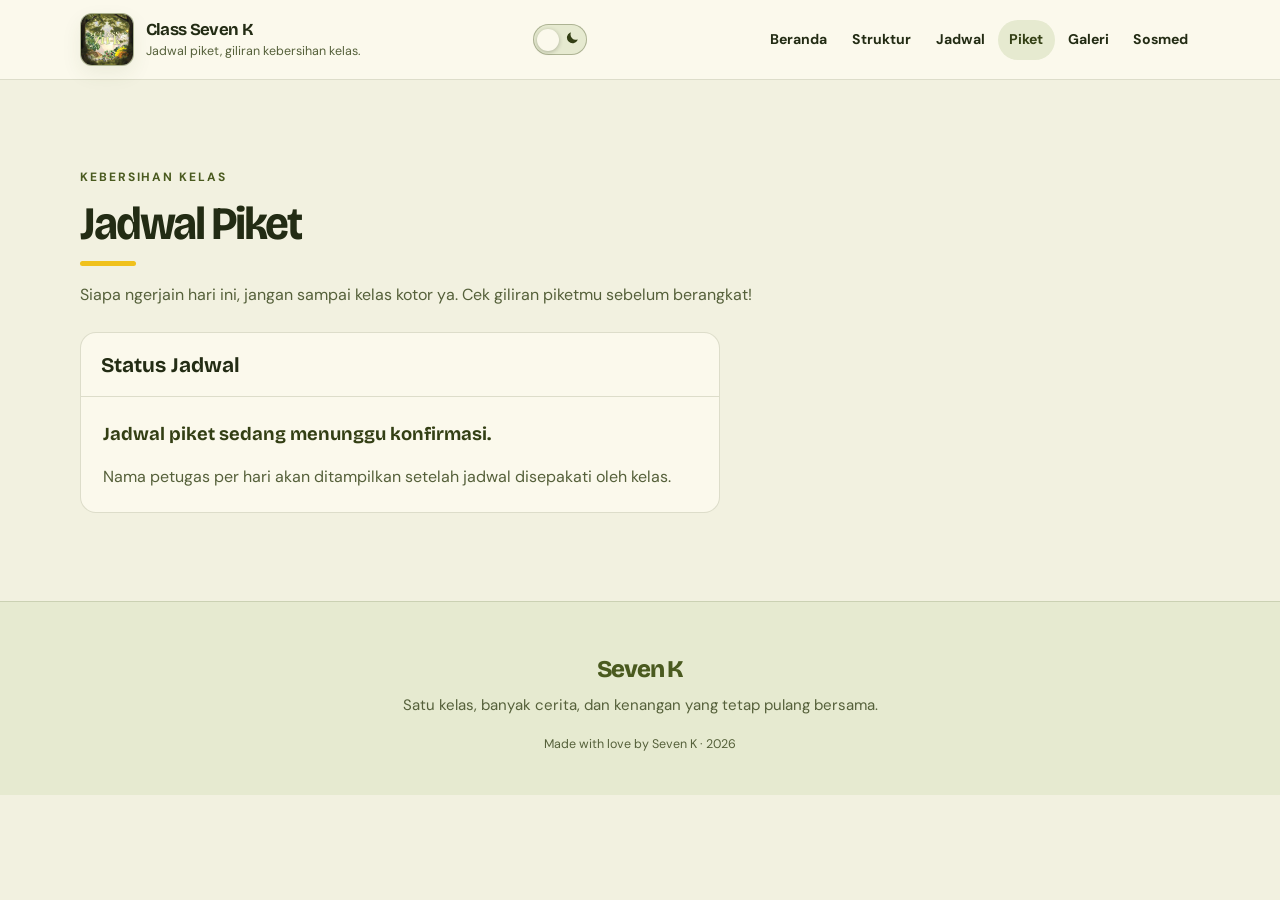
==== commit 07413bcf: "Optimalkan kecepatan muat: logo ringan, srcset hero, font lebih sedikit" ====
--- a/Piket.html
+++ b/Piket.html
@@ -16,7 +16,9 @@
   <link rel="icon" href="images/logo-kelas-favicon.jpg" type="image/jpeg" />
   <link rel="preconnect" href="https://fonts.googleapis.com">
   <link rel="preconnect" href="https://fonts.gstatic.com" crossorigin>
-  <link href="https://fonts.googleapis.com/css2?family=Bricolage+Grotesque:opsz,wdth,wght@12..96,75..100,500..800&family=DM+Sans:opsz,wght@9..40,400;9..40,500;9..40,600;9..40,700&display=swap" rel="stylesheet">
+  <link rel="preload" as="image" href="images/logokelas-logo.jpg" fetchpriority="high" />
+  <link href="https://fonts.googleapis.com/css2?family=Bricolage+Grotesque:opsz,wdth,wght@12..96,92,500;12..96,92,700;12..96,92,800&family=DM+Sans:opsz,wght@9..40,400;9..40,500;9..40,700&display=swap" rel="stylesheet" media="print" onload="this.media='all'">
+  <noscript><link href="https://fonts.googleapis.com/css2?family=Bricolage+Grotesque:opsz,wdth,wght@12..96,92,500;12..96,92,700;12..96,92,800&family=DM+Sans:opsz,wght@9..40,400;9..40,500;9..40,700&display=swap" rel="stylesheet"></noscript>
 
   <link rel="stylesheet" href="styles.css?v=20260926-flat-palette" />
 
@@ -28,7 +30,7 @@
   <header class="site-header">
     <div class="container header-inner">
       <a href="index.html" class="brand" aria-label="Kembali ke beranda">
-        <img class="brand-logo" src="images/logokelas.jpeg" alt="Logo Kelas 7K" width="1080" height="1080" />
+        <img class="brand-logo" src="images/logokelas-logo.jpg" alt="Logo Kelas 7K" width="160" height="160" />
         <div class="brand-copy">
           <p class="brand-title">Class Seven K</p>
           <p>Jadwal piket, giliran kebersihan kelas.</p>
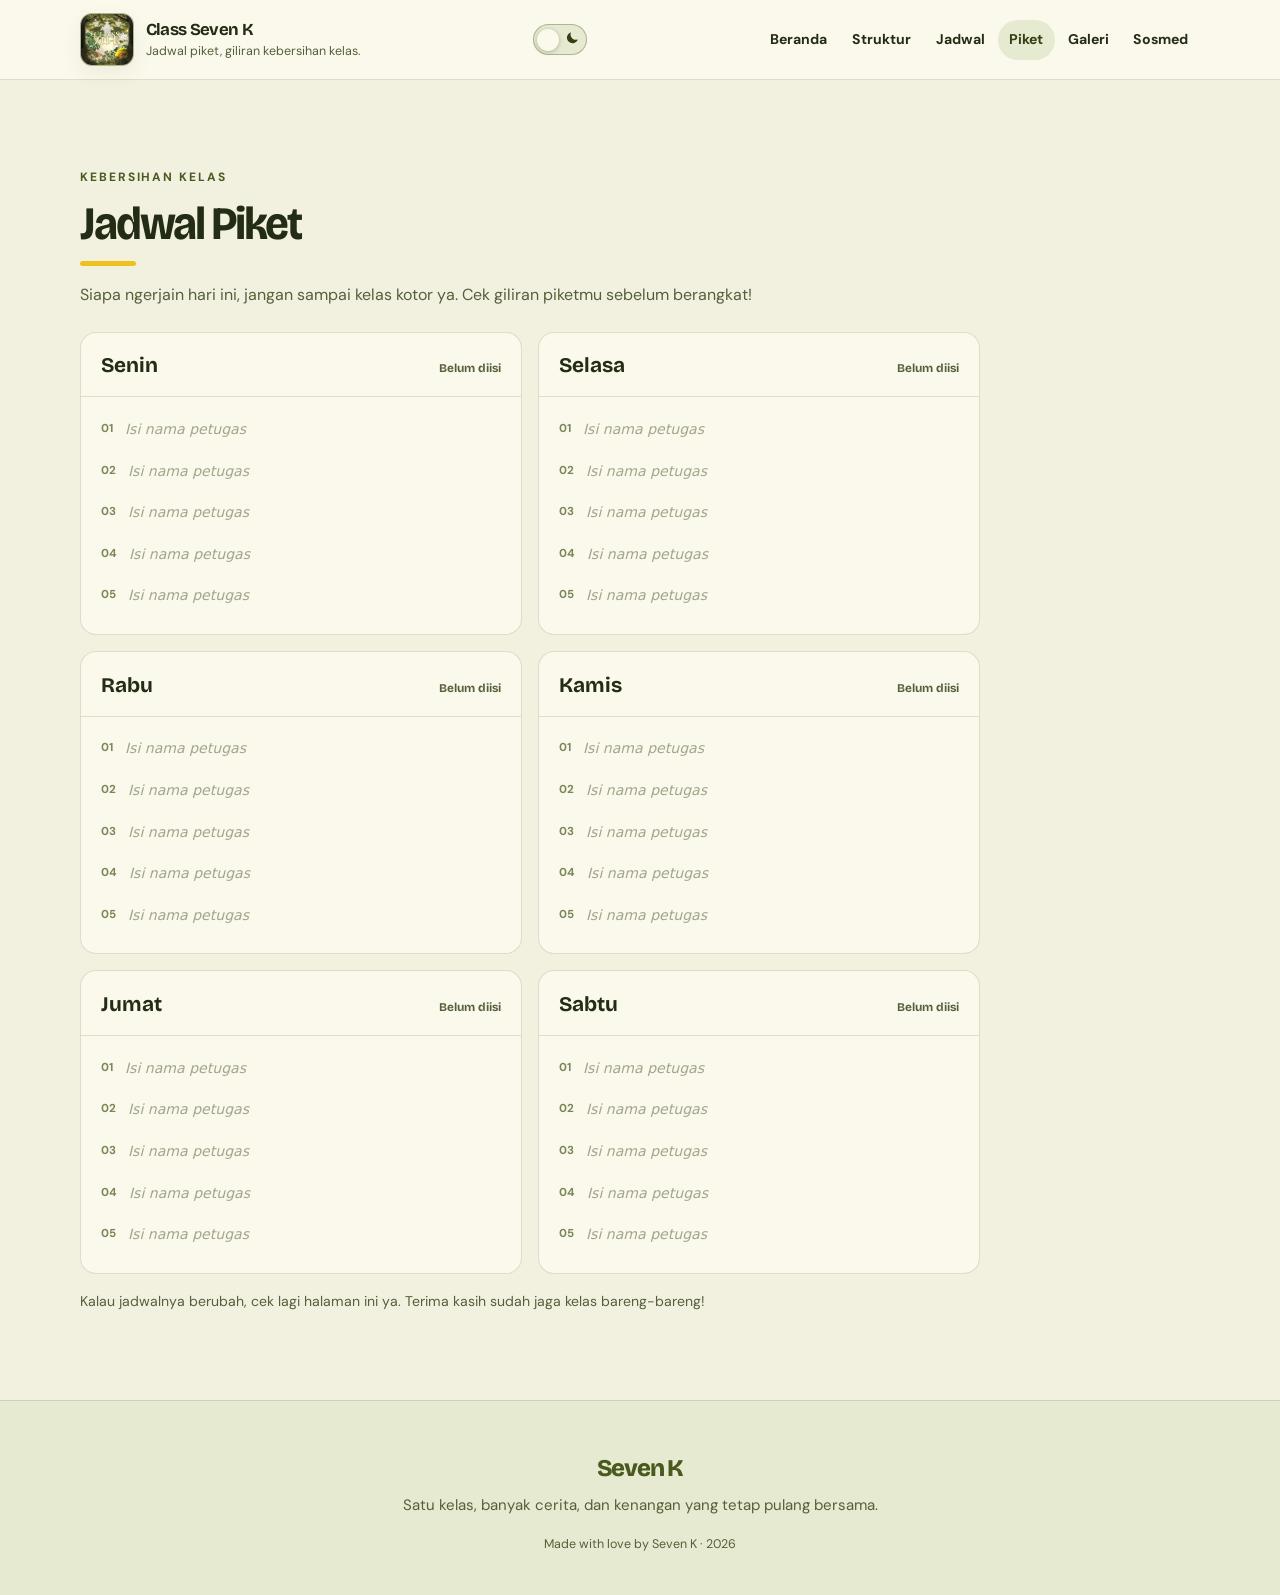
==== commit 7fa2d472: "Siapkan kerangka jadwal piket Senin-Sabtu yang siap diisi" ====
--- a/Piket.html
+++ b/Piket.html
@@ -20,7 +20,7 @@
   <link href="https://fonts.googleapis.com/css2?family=Bricolage+Grotesque:opsz,wdth,wght@12..96,92,500;12..96,92,700;12..96,92,800&family=DM+Sans:opsz,wght@9..40,400;9..40,500;9..40,700&display=swap" rel="stylesheet" media="print" onload="this.media='all'">
   <noscript><link href="https://fonts.googleapis.com/css2?family=Bricolage+Grotesque:opsz,wdth,wght@12..96,92,500;12..96,92,700;12..96,92,800&family=DM+Sans:opsz,wght@9..40,400;9..40,500;9..40,700&display=swap" rel="stylesheet"></noscript>
 
-  <link rel="stylesheet" href="styles.css?v=20260926-flat-palette" />
+  <link rel="stylesheet" href="styles.css?v=20261001-piket" />
 
 
 
@@ -63,13 +63,100 @@
         <h1 class="page-title">Jadwal Piket</h1>
         <p class="section-intro">Siapa ngerjain hari ini, jangan sampai kelas kotor ya. Cek giliran piketmu sebelum berangkat!</p>
 
-        <div class="schedule-card schedule-status">
-          <div class="schedule-day"><span>Status Jadwal</span></div>
-          <div class="schedule-status-content">
-            <p class="schedule-status-title">Jadwal piket sedang menunggu konfirmasi.</p>
-            <p class="section-intro">Nama petugas per hari akan ditampilkan setelah jadwal disepakati oleh kelas.</p>
-          </div>
+        <!-- ==========================================================
+             CARA MENGISI JADWAL PIKET
+             ------------------------------------------------------------
+             1. Ganti tulisan di dalam <li> ... </li> dengan nama petugas.
+                Contoh: <li>Adriel Kimu</li>
+             2. Kurang petugas?  Tambahkan satu baris <li>Nama</li> lagi.
+             3. Kelebihan petugas? Hapus baris <li>...</li> yang tidak dipakai.
+             4. Baris <li></li> yang masih kosong otomatis menampilkan
+                "Isi nama petugas" sebagai pengingat, jadi tidak kelihatan
+                rusak kalau belum diisi.
+             5. Jangan diubah nama hari (Senin sampai Sabtu) maupun
+                atribut data-day, karena dipakai untuk menandai hari ini.
+             ========================================================== -->
+        <div class="schedule-grid piket-grid" id="piketGrid">
+          <article class="schedule-card" data-day="Senin">
+            <div class="schedule-day">
+              <span>Senin</span>
+              <span class="schedule-meta"><small data-piket-count>Belum diisi</small></span>
+            </div>
+            <ol class="picket-list">
+              <li></li>
+              <li></li>
+              <li></li>
+              <li></li>
+              <li></li>
+            </ol>
+          </article>
+          <article class="schedule-card" data-day="Selasa">
+            <div class="schedule-day">
+              <span>Selasa</span>
+              <span class="schedule-meta"><small data-piket-count>Belum diisi</small></span>
+            </div>
+            <ol class="picket-list">
+              <li></li>
+              <li></li>
+              <li></li>
+              <li></li>
+              <li></li>
+            </ol>
+          </article>
+          <article class="schedule-card" data-day="Rabu">
+            <div class="schedule-day">
+              <span>Rabu</span>
+              <span class="schedule-meta"><small data-piket-count>Belum diisi</small></span>
+            </div>
+            <ol class="picket-list">
+              <li></li>
+              <li></li>
+              <li></li>
+              <li></li>
+              <li></li>
+            </ol>
+          </article>
+          <article class="schedule-card" data-day="Kamis">
+            <div class="schedule-day">
+              <span>Kamis</span>
+              <span class="schedule-meta"><small data-piket-count>Belum diisi</small></span>
+            </div>
+            <ol class="picket-list">
+              <li></li>
+              <li></li>
+              <li></li>
+              <li></li>
+              <li></li>
+            </ol>
+          </article>
+          <article class="schedule-card" data-day="Jumat">
+            <div class="schedule-day">
+              <span>Jumat</span>
+              <span class="schedule-meta"><small data-piket-count>Belum diisi</small></span>
+            </div>
+            <ol class="picket-list">
+              <li></li>
+              <li></li>
+              <li></li>
+              <li></li>
+              <li></li>
+            </ol>
+          </article>
+          <article class="schedule-card" data-day="Sabtu">
+            <div class="schedule-day">
+              <span>Sabtu</span>
+              <span class="schedule-meta"><small data-piket-count>Belum diisi</small></span>
+            </div>
+            <ol class="picket-list">
+              <li></li>
+              <li></li>
+              <li></li>
+              <li></li>
+              <li></li>
+            </ol>
+          </article>
         </div>
+        <p class="schedule-note">Kalau jadwalnya berubah, cek lagi halaman ini ya. Terima kasih sudah jaga kelas bareng-bareng!</p>
       </div>
     </section>
   </main>
@@ -82,6 +169,6 @@
     </div>
   </footer>
 
-  <script src="script.js" defer></script>
+  <script src="script.js?v=20261001-piket" defer></script>
 </body>
 </html>
--- a/styles.css
+++ b/styles.css
@@ -420,6 +420,26 @@
   height: 1.35rem;
 }
 
+/* Kedua ikon sudah ada di DOM dan hanya visibilitasnya yang ditukar,
+   supaya elemen yang sedang diklik tidak ikut terlepas dari DOM. */
+.menu-toggle .menu-icon {
+  display: none;
+  align-items: center;
+  justify-content: center;
+}
+
+.menu-toggle .menu-icon-open {
+  display: inline-flex;
+}
+
+.menu-toggle.is-open .menu-icon-open {
+  display: none;
+}
+
+.menu-toggle.is-open .menu-icon-close {
+  display: inline-flex;
+}
+
 /* Saklar dark mode */
 .theme-toggle {
   display: inline-flex;
@@ -1165,6 +1185,59 @@
 
 .schedule-status-content {
   padding: 1.4rem;
+}
+
+/* Slot nama yang belum diisi: <li></li> tetap kelihatan sebagai kolom
+   yang siap diisi, bukan kotak kosong yang membingungkan. */
+.picket-list li:empty {
+  min-height: 2.6rem;
+}
+
+.picket-list li:empty::after {
+  content: "Isi nama petugas";
+  color: var(--ink-muted);
+  font-size: 0.88rem;
+  font-style: italic;
+  opacity: 0.75;
+}
+
+.schedule-meta {
+  display: inline-flex;
+  align-items: center;
+  gap: 0.5rem;
+}
+
+/* Catatan: .schedule-day span juga menata font 1.3rem, jadi selektor tag
+   harus lebih spesifik agar label "Hari ini" tetap kecil. */
+.schedule-day .piket-today-tag {
+  padding: 0.15rem 0.6rem;
+  border-radius: var(--r-pill);
+  background: var(--primary);
+  color: var(--on-primary);
+  font-family: var(--font-body);
+  font-size: 0.68rem;
+  font-weight: 800;
+  letter-spacing: 0.04em;
+  text-transform: uppercase;
+  white-space: nowrap;
+}
+
+.schedule-day .piket-today-tag[hidden] {
+  display: none;
+}
+
+.schedule-card.is-today {
+  border-color: var(--primary);
+  box-shadow: var(--shadow-md);
+}
+
+.schedule-card.is-today .schedule-day {
+  background: var(--surface-soft);
+}
+
+/* Kartu yang belum punya nama petugas sama sekali. */
+.schedule-card.is-empty .picket-list {
+  opacity: 0.72;
 }
 
 .schedule-status-title {
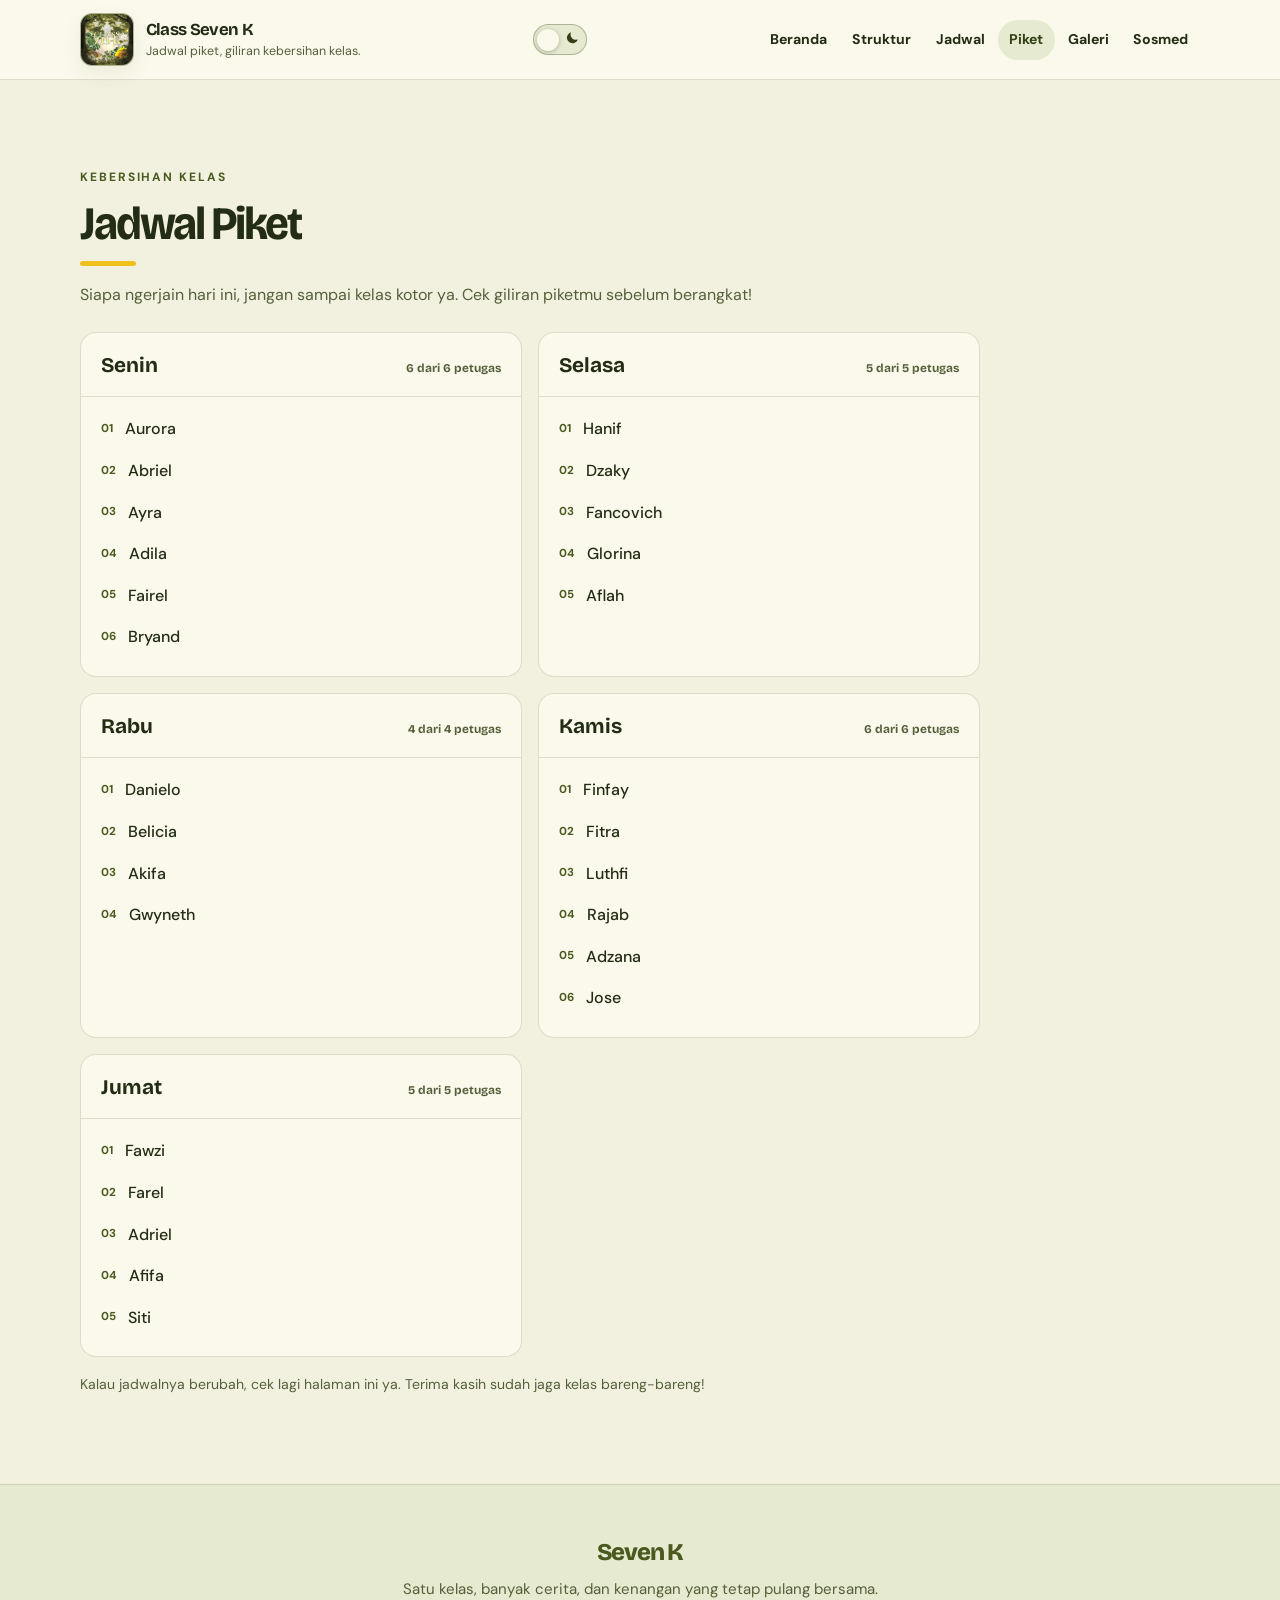
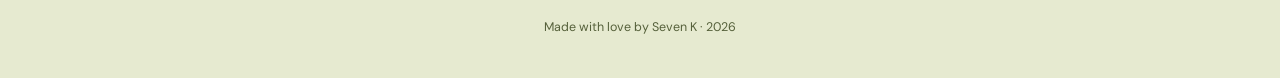
==== commit e1a4d618: "Hapus jadwal piket hari Sabtu" ====
--- a/Piket.html
+++ b/Piket.html
@@ -73,7 +73,7 @@
              4. Baris <li></li> yang masih kosong otomatis menampilkan
                 "Isi nama petugas" sebagai pengingat, jadi tidak kelihatan
                 rusak kalau belum diisi.
-             5. Jangan diubah nama hari (Senin sampai Sabtu) maupun
+             5. Jangan diubah nama hari (Senin sampai Jumat) maupun
                 atribut data-day, karena dipakai untuk menandai hari ini.
              ========================================================== -->
         <div class="schedule-grid piket-grid" id="piketGrid">
@@ -83,11 +83,12 @@
               <span class="schedule-meta"><small data-piket-count>Belum diisi</small></span>
             </div>
             <ol class="picket-list">
-              <li></li>
-              <li></li>
-              <li></li>
-              <li></li>
-              <li></li>
+              <li>Aurora</li>
+              <li>Abriel</li>
+              <li>Ayra</li>
+              <li>Adila</li>
+              <li>Fairel</li>
+              <li>Bryand</li>
             </ol>
           </article>
           <article class="schedule-card" data-day="Selasa">
@@ -96,11 +97,11 @@
               <span class="schedule-meta"><small data-piket-count>Belum diisi</small></span>
             </div>
             <ol class="picket-list">
-              <li></li>
-              <li></li>
-              <li></li>
-              <li></li>
-              <li></li>
+              <li>Hanif</li>
+              <li>Dzaky</li>
+              <li>Fancovich</li>
+              <li>Glorina</li>
+              <li>Aflah</li>
             </ol>
           </article>
           <article class="schedule-card" data-day="Rabu">
@@ -109,11 +110,10 @@
               <span class="schedule-meta"><small data-piket-count>Belum diisi</small></span>
             </div>
             <ol class="picket-list">
-              <li></li>
-              <li></li>
-              <li></li>
-              <li></li>
-              <li></li>
+              <li>Danielo</li>
+              <li>Belicia</li>
+              <li>Akifa</li>
+              <li>Gwyneth</li>
             </ol>
           </article>
           <article class="schedule-card" data-day="Kamis">
@@ -122,11 +122,12 @@
               <span class="schedule-meta"><small data-piket-count>Belum diisi</small></span>
             </div>
             <ol class="picket-list">
-              <li></li>
-              <li></li>
-              <li></li>
-              <li></li>
-              <li></li>
+              <li>Finfay</li>
+              <li>Fitra</li>
+              <li>Luthfi</li>
+              <li>Rajab</li>
+              <li>Adzana</li>
+              <li>Jose</li>
             </ol>
           </article>
           <article class="schedule-card" data-day="Jumat">
@@ -135,24 +136,11 @@
               <span class="schedule-meta"><small data-piket-count>Belum diisi</small></span>
             </div>
             <ol class="picket-list">
-              <li></li>
-              <li></li>
-              <li></li>
-              <li></li>
-              <li></li>
-            </ol>
-          </article>
-          <article class="schedule-card" data-day="Sabtu">
-            <div class="schedule-day">
-              <span>Sabtu</span>
-              <span class="schedule-meta"><small data-piket-count>Belum diisi</small></span>
-            </div>
-            <ol class="picket-list">
-              <li></li>
-              <li></li>
-              <li></li>
-              <li></li>
-              <li></li>
+              <li>Fawzi</li>
+              <li>Farel</li>
+              <li>Adriel</li>
+              <li>Afifa</li>
+              <li>Siti</li>
             </ol>
           </article>
         </div>
